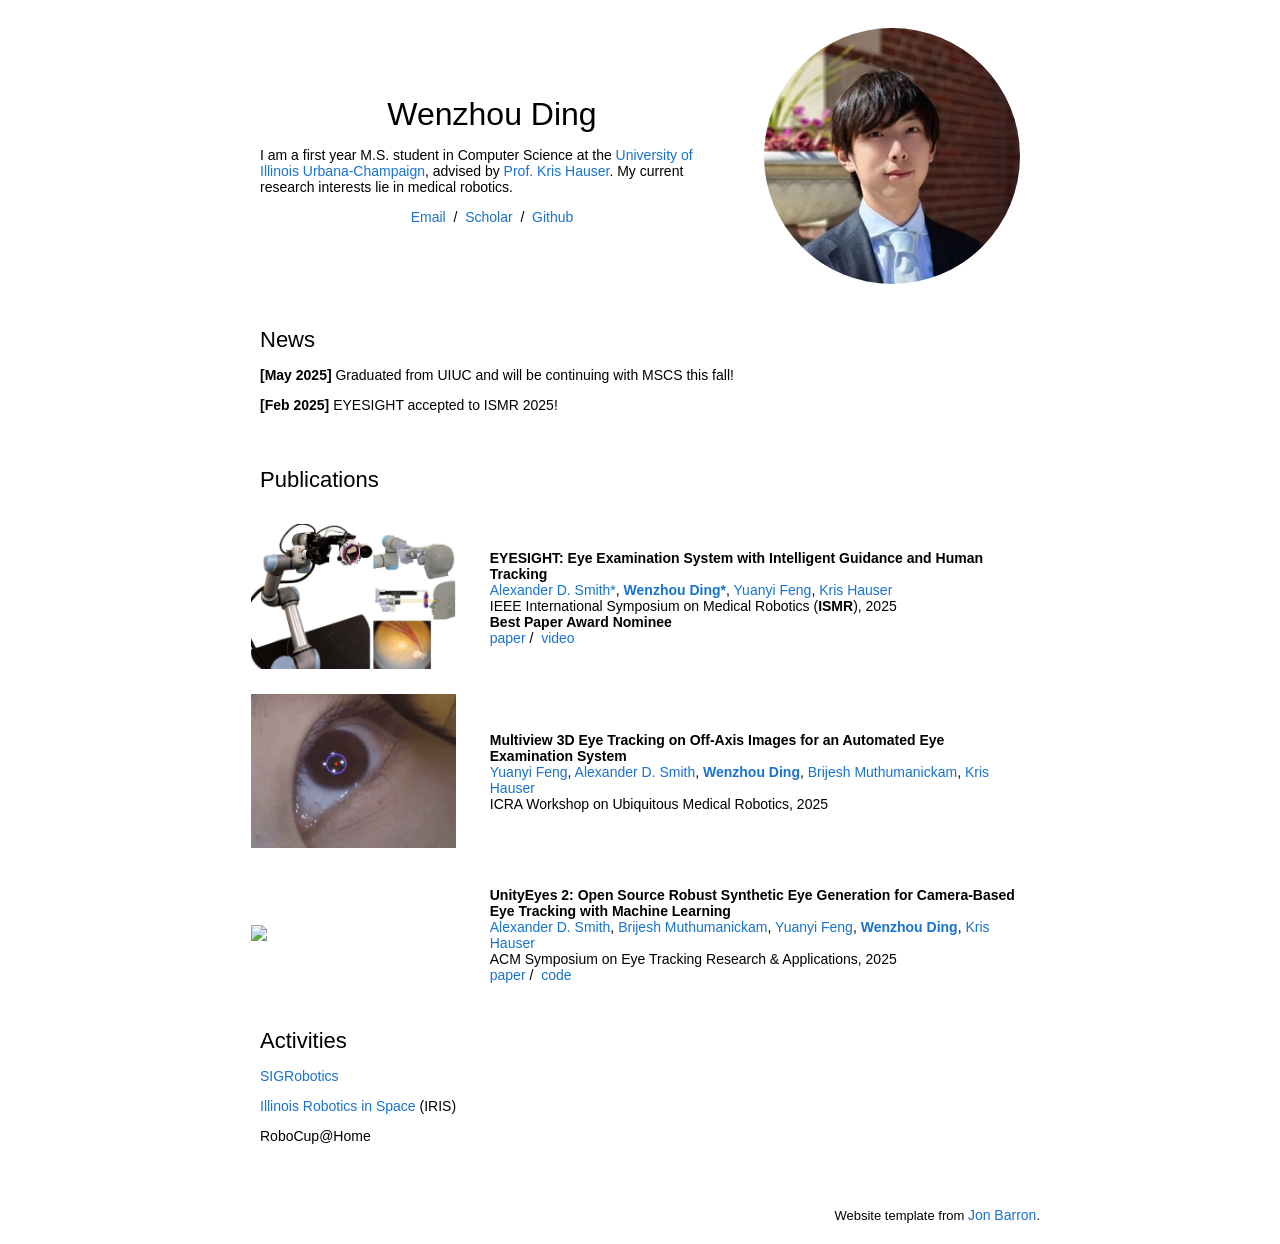
==== index.html @ 5b2c9d17 "Updated images" ====
<!DOCTYPE HTML>
<html lang="en">
  <head>
    <meta http-equiv="Content-Type" content="text/html; charset=UTF-8">

    <title>Wenzhou Ding</title>

    <meta name="author" content="Wenzhou Ding">
    <meta name="viewport" content="width=device-width, initial-scale=1">
    <!-- <link rel="shortcut icon" href="images/favicon/favicon.ico" type="image/x-icon"> -->
    <link rel="stylesheet" type="text/css" href="stylesheet.css">
    
  </head>

  <body>
    <!-- INTRO -->
    <table style="width:100%;max-width:800px;border:0px;border-spacing:0px;border-collapse:separate;margin-right:auto;margin-left:auto;"><tbody>
      <tr style="padding:0px">
        <td style="padding:0px">
          <table style="width:100%;border:0px;border-spacing:0px;border-collapse:separate;margin-right:auto;margin-left:auto;"><tbody>
            <tr style="padding:0px">
              <td style="padding:2.5%;width:63%;vertical-align:middle">
                <p class="name" style="text-align: center;">
                  Wenzhou Ding
                </p>
                <p>
                  I am a first year M.S. student in Computer Science at the <a href="https://cs.illinois.edu/">University of Illinois Urbana-Champaign</a>, advised by <a href="https://kkhauser.web.illinois.edu/">Prof. Kris Hauser</a>. My current research interests lie in medical robotics.
                </p>
                <p style="text-align:center">
                  <a href="mailto:wding8(at)illinois(dot)edu">Email</a> &nbsp;/&nbsp;
                  <!-- <a href="data/JonBarron-CV.pdf">CV</a> &nbsp;/&nbsp; -->
                  <!-- <a href="data/JonBarron-bio.txt">Bio</a> &nbsp;/&nbsp; -->
                  <a href="https://scholar.google.com/citations?user=0y1Es0IAAAAJ&hl=en">Scholar</a> &nbsp;/&nbsp;
                  <a href="https://github.com/WenzhouDing">Github</a> 
                  <!-- &nbsp;/&nbsp; -->
                  <!-- <a href="">Twitter</a> -->
                </p>
              </td>
              <td style="padding:2.5%;width:40%;max-width:40%">
                <!-- object-fit: cover; -->
                <img style="width:100%;max-width:100%;border-radius: 50%;" alt="profile photo" src="images/headshot.jpg" class="hoverZoomLink">
              </td>
            </tr>
          </tbody></table>

          <!-- NEWS -->
          <table style="width:100%;border:0px;border-spacing:0px;border-collapse:separate;margin-right:auto;margin-left:auto;"><tbody>
            <tr>
            <td style="padding:20px;width:100%;vertical-align:middle">
              <h2>News</h2>
              <p><b>[May 2025]</b> Graduated from UIUC and will be continuing with MSCS this fall!</p>
              <p><b>[Feb 2025]</b> EYESIGHT accepted to ISMR 2025!</p>
            </td>
          </tr>
          </tbody></table>

          <!-- PUBLICATIONS -->
          <table style="width:100%;border:0px;border-spacing:0px;border-collapse:separate;margin-right:auto;margin-left:auto;"><tbody>
            <table style="width:100%;border:0px;border-spacing:0px;border-collapse:separate;margin-right:auto;margin-left:auto;"><tbody>
                <tr>
                <td style="padding:20px;width:100%;vertical-align:middle">
                  <h2>Publications</h2>
                </td>
              </tr>
            </tbody></table>
            <table style="width:100%;border:0px;border-spacing:0px;border-collapse:separate;margin-right:auto;margin-left:auto;"><tbody>
            <!-- EYESIGHT -->
            <table border=0 class="bg_colour"
            style="padding:10px;width:100%;border:0px;border-spacing:0px;border-collapse:separate;margin-right:auto;margin-left:auto;">
            <tbody>
              <tr>
                <td width="26%">
                    <img src="images/EYESIGHT.jpg" style="max-width: 100%; height: auto;" class="papericon">
                </td>
                <td width="4%"></td>
                <td width="68%">
                    <p class="papertext"><strong>EYESIGHT: Eye Examination System with Intelligent Guidance and Human Tracking</strong><br>
                        <a href="https://alexanderdsmith.github.io/">Alexander D. Smith*</a>,
                        <strong><a href="https://WenzhouDing.github.io/">Wenzhou Ding*</a></strong>,
                        <a >Yuanyi Feng</a>,
                        <a href="https://kkhauser.web.illinois.edu/">Kris Hauser</a><br>
                        IEEE International Symposium on Medical Robotics (<strong>ISMR</strong>), 2025<br>
                        <b>Best Paper Award Nominee</b><br>
                        <a href="https://ieeexplore.ieee.org/abstract/document/11025957">paper</a>&nbsp;/&nbsp;
                        <a href="https://www.youtube.com/watch?v=rEbIW6mDWiA">video</a>
                        <!-- <a href="">code</a> -->
                      </p>
                </td>
            </tr>
            <!-- MULTIVIEW -->
            <table border=0 class="bg_colour"
            style="padding:10px;width:100%;border:0px;border-spacing:0px;border-collapse:separate;margin-right:auto;margin-left:auto;">
            <tbody>
              <tr>
                <td width="26%">
                    <img src="images/EyeTracking.gif" style="max-width: 100%; height: auto;" class="papericon">
                </td>
                <td width="4%"></td>
                <td width="68%">
                    <p class="papertext"><strong>Multiview 3D Eye Tracking on Off-Axis Images for an Automated Eye Examination System</strong><br>
                      <a >Yuanyi Feng</a>,
                      <a href="https://alexanderdsmith.github.io/">Alexander D. Smith</a>,  
                      <strong><a href="https://WenzhouDing.github.io/">Wenzhou Ding</a></strong>,
                      <a >Brijesh Muthumanickam</a>,
                      <a href="https://kkhauser.web.illinois.edu/">Kris Hauser</a><br>
                      ICRA Workshop on Ubiquitous Medical Robotics, 2025<br>
                      </p>
                </td>
            </tr>
            <!-- UnityEyes 2 -->
            <table border=0 class="bg_colour"
            style="padding:10px;width:100%;border:0px;border-spacing:0px;border-collapse:separate;margin-right:auto;margin-left:auto;">
            <tbody>
              <tr>
                <td width="26%">
                    <img src="images/UE2.gif" style="max-width: 100%; height: auto;" class="papericon">
                </td>
                <td width="4%"></td>
                <td width="68%">
                    <p class="papertext"><strong>UnityEyes 2: Open Source Robust Synthetic Eye Generation for Camera-Based Eye Tracking with Machine Learning</strong><br>
                        <a href="https://alexanderdsmith.github.io/">Alexander D. Smith</a>,  
                        <a >Brijesh Muthumanickam</a>,
                        <a >Yuanyi Feng</a>,
                        <strong><a href="https://WenzhouDing.github.io/">Wenzhou Ding</a></strong>,
                        <a href="https://kkhauser.web.illinois.edu/">Kris Hauser</a><br>
                        ACM Symposium on Eye Tracking Research & Applications, 2025<br>
                        <a href="https://dl.acm.org/doi/full/10.1145/3715669.3726838">paper</a>&nbsp;/&nbsp;
                        <a href="https://github.com/alexanderdsmith/UnityEyes2">code</a>
                      </p>
                </td>
            </tr>

      <!-- TEACHING & SERVICE -->
      <!-- <table style="width:100%;border:0px;border-spacing:0px;border-collapse:separate;margin-right:auto;margin-left:auto;"><tbody>
        <tr>
        <td style="padding:20px;width:100%;vertical-align:middle">
          <h2>Teaching & Service</h2>
          <p><b>Course Assistant</b></p>
          
          
          <p><b>Reviewer</b></p>
        </td>
        </tr>
      </tbody></table> -->

      <!-- HONORS AND AWARDS -->
      <!-- <table style="width:100%;border:0px;border-spacing:0px;border-collapse:separate;margin-right:auto;margin-left:auto;"><tbody>
        <tr>
        <td style="padding:20px;width:100%;vertical-align:middle">
          <h2>Honors and Awards</h2>
          <p><b>Dean's List, College of Liberal Arts & Sciences</b>, </p>
        </td>
        </tr>
      </tbody></table> -->

      <!-- MISC -->
      <table style="width:100%;border:0px;border-spacing:0px;border-collapse:separate;margin-right:auto;margin-left:auto;"><tbody>
        <tr>
          <td style="padding:20px;width:100%;vertical-align:middle">
            <h2>Activities</h2>
            <p><a href="https://sigrobotics.acm.illinois.edu/">SIGRobotics</a></p>
            <p><a href="https://iris.ae.illinois.edu/">Illinois Robotics in Space</a> (IRIS)</p>
            <p>RoboCup@Home</p>
          </td>
        </tr>
            
            
        </tbody></table>
        <table style="width:100%;border:0px;border-spacing:0px;border-collapse:separate;margin-right:auto;margin-left:auto;"><tbody>
          <tr>
            <td style="padding:0px">
              <br>
              <p style="text-align:right;font-size:small;">
              Website template from <a href="https://github.com/jonbarron/website">Jon Barron</a>.
              </p>
            </td>
          </tr>
        </tbody></table>
        </td>
      </tr>
    </table>
  </body>
</html>
---- stylesheet.css ----
/* latin-ext */
@font-face {
  font-family: 'Lato';
  font-style: italic;
  font-weight: 400;
  src: local('Lato Italic'), local('Lato-Italic'), url(https://fonts.gstatic.com/s/lato/v15/S6u8w4BMUTPHjxsAUi-qNiXg7eU0.woff2) format('woff2');
  unicode-range: U+0100-024F, U+0259, U+1E00-1EFF, U+2020, U+20A0-20AB, U+20AD-20CF, U+2113, U+2C60-2C7F, U+A720-A7FF;
}
/* latin */
@font-face {
  font-family: 'Lato';
  font-style: italic;
  font-weight: 400;
  src: local('Lato Italic'), local('Lato-Italic'), url(https://fonts.gstatic.com/s/lato/v15/S6u8w4BMUTPHjxsAXC-qNiXg7Q.woff2) format('woff2');
  unicode-range: U+0000-00FF, U+0131, U+0152-0153, U+02BB-02BC, U+02C6, U+02DA, U+02DC, U+2000-206F, U+2074, U+20AC, U+2122, U+2191, U+2193, U+2212, U+2215, U+FEFF, U+FFFD;
}
/* latin-ext */
@font-face {
  font-family: 'Lato';
  font-style: italic;
  font-weight: 700;
  src: local('Lato Bold Italic'), local('Lato-BoldItalic'), url(https://fonts.gstatic.com/s/lato/v15/S6u_w4BMUTPHjxsI5wq_FQftx9897sxZ.woff2) format('woff2');
  unicode-range: U+0100-024F, U+0259, U+1E00-1EFF, U+2020, U+20A0-20AB, U+20AD-20CF, U+2113, U+2C60-2C7F, U+A720-A7FF;
}
/* latin */
@font-face {
  font-family: 'Lato';
  font-style: italic;
  font-weight: 700;
  src: local('Lato Bold Italic'), local('Lato-BoldItalic'), url(https://fonts.gstatic.com/s/lato/v15/S6u_w4BMUTPHjxsI5wq_Gwftx9897g.woff2) format('woff2');
  unicode-range: U+0000-00FF, U+0131, U+0152-0153, U+02BB-02BC, U+02C6, U+02DA, U+02DC, U+2000-206F, U+2074, U+20AC, U+2122, U+2191, U+2193, U+2212, U+2215, U+FEFF, U+FFFD;
}
/* latin-ext */
@font-face {
  font-family: 'Lato';
  font-style: normal;
  font-weight: 400;
  src: local('Lato Regular'), local('Lato-Regular'), url(https://fonts.gstatic.com/s/lato/v15/S6uyw4BMUTPHjxAwXiWtFCfQ7A.woff2) format('woff2');
  unicode-range: U+0100-024F, U+0259, U+1E00-1EFF, U+2020, U+20A0-20AB, U+20AD-20CF, U+2113, U+2C60-2C7F, U+A720-A7FF;
}
/* latin */
@font-face {
  font-family: 'Lato';
  font-style: normal;
  font-weight: 400;
  src: local('Lato Regular'), local('Lato-Regular'), url(https://fonts.gstatic.com/s/lato/v15/S6uyw4BMUTPHjx4wXiWtFCc.woff2) format('woff2');
  unicode-range: U+0000-00FF, U+0131, U+0152-0153, U+02BB-02BC, U+02C6, U+02DA, U+02DC, U+2000-206F, U+2074, U+20AC, U+2122, U+2191, U+2193, U+2212, U+2215, U+FEFF, U+FFFD;
}
/* latin-ext */
@font-face {
  font-family: 'Lato';
  font-style: normal;
  font-weight: 700;
  src: local('Lato Bold'), local('Lato-Bold'), url(https://fonts.gstatic.com/s/lato/v15/S6u9w4BMUTPHh6UVSwaPGQ3q5d0N7w.woff2) format('woff2');
  unicode-range: U+0100-024F, U+0259, U+1E00-1EFF, U+2020, U+20A0-20AB, U+20AD-20CF, U+2113, U+2C60-2C7F, U+A720-A7FF;
}
/* latin */
@font-face {
  font-family: 'Lato';
  font-style: normal;
  font-weight: 700;
  src: local('Lato Bold'), local('Lato-Bold'), url(https://fonts.gstatic.com/s/lato/v15/S6u9w4BMUTPHh6UVSwiPGQ3q5d0.woff2) format('woff2');
  unicode-range: U+0000-00FF, U+0131, U+0152-0153, U+02BB-02BC, U+02C6, U+02DA, U+02DC, U+2000-206F, U+2074, U+20AC, U+2122, U+2191, U+2193, U+2212, U+2215, U+FEFF, U+FFFD;
}

a {
  color: #1772d0;
  text-decoration: none;
}

a:focus,
a:hover {
  color: #f09228;
  text-decoration: none;
}

body,
td,
th,
tr,
p,
a {
  font-family: 'Lato', Verdana, Helvetica, sans-serif;
  font-size: 14px;
}

strong {
  font-family: 'Lato', Verdana, Helvetica, sans-serif;
  font-size: 14px;
}

h2 {
  margin: 0;
  font-weight: normal;
  font-family: 'Lato', Verdana, Helvetica, sans-serif;
  font-size: 22px;
}

.papertitle {
  font-family: 'Lato', Verdana, Helvetica, sans-serif;
  font-size: 14px;
  font-weight: 700;
}

.name {
  padding-top: 20px;
  margin: 0;
  font-family: 'Lato', Verdana, Helvetica, sans-serif;
  font-size: 32px;
}

.one {
  width: 160px;
  height: 160px;
  position: relative;
}

.two {
  width: 160px;
  height: 160px;
  position: absolute;
  transition: opacity .2s ease-in-out;
  -moz-transition: opacity .2s ease-in-out;
  -webkit-transition: opacity .2s ease-in-out;
}

.fade {
  transition: opacity .2s ease-in-out;
  -moz-transition: opacity .2s ease-in-out;
  -webkit-transition: opacity .2s ease-in-out;
}

span.highlight {
  background-color: #ffffd0;
}
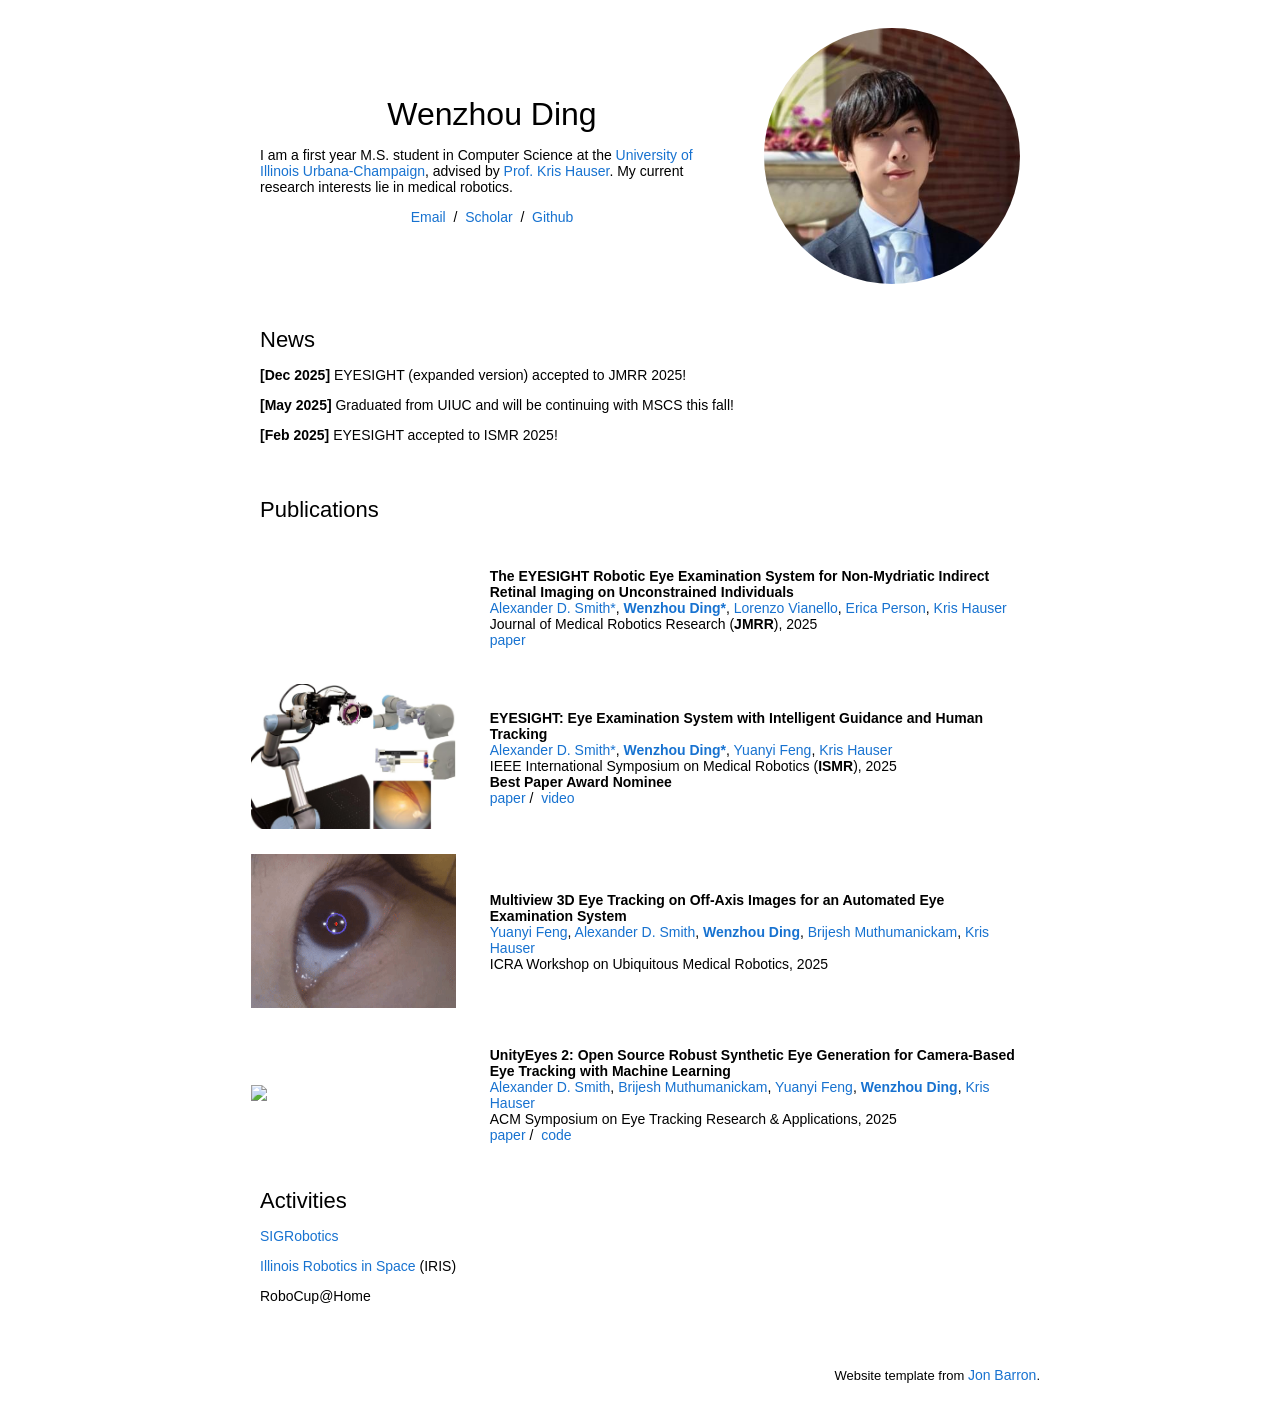
==== commit 22c0f9fe: "Add EYESIGHT JMRR" ====
--- a/index.html
+++ b/index.html
@@ -48,6 +48,7 @@
             <tr>
             <td style="padding:20px;width:100%;vertical-align:middle">
               <h2>News</h2>
+              <p><b>[Dec 2025]</b> EYESIGHT (expanded version) accepted to JMRR 2025!</p>
               <p><b>[May 2025]</b> Graduated from UIUC and will be continuing with MSCS this fall!</p>
               <p><b>[Feb 2025]</b> EYESIGHT accepted to ISMR 2025!</p>
             </td>
@@ -64,7 +65,28 @@
               </tr>
             </tbody></table>
             <table style="width:100%;border:0px;border-spacing:0px;border-collapse:separate;margin-right:auto;margin-left:auto;"><tbody>
-            <!-- EYESIGHT -->
+            <!-- EYESIGHT JMRR -->
+            <table border=0 class="bg_colour"
+            style="padding:10px;width:100%;border:0px;border-spacing:0px;border-collapse:separate;margin-right:auto;margin-left:auto;">
+            <tbody>
+              <tr>
+                <td width="26%">
+                    <img src="" style="max-width: 100%; height: auto;" class="papericon">
+                </td>
+                <td width="4%"></td>
+                <td width="68%">
+                    <p class="papertext"><strong>The EYESIGHT Robotic Eye Examination System for Non-Mydriatic Indirect Retinal Imaging on Unconstrained Individuals</strong><br>
+                        <a href="https://alexanderdsmith.github.io/">Alexander D. Smith*</a>,
+                        <strong><a href="https://WenzhouDing.github.io/">Wenzhou Ding*</a></strong>,
+                        <a >Lorenzo Vianello</a>,
+                        <a >Erica Person</a>,
+                        <a href="https://kkhauser.web.illinois.edu/">Kris Hauser</a><br>
+                        Journal of Medical Robotics Research (<strong>JMRR</strong>), 2025<br>
+                        <a href="https://www.worldscientific.com/doi/abs/10.1142/S2424905X26400015">paper</a>
+                      </p>
+                </td>
+            </tr>
+            <!-- EYESIGHT ISMR -->
             <table border=0 class="bg_colour"
             style="padding:10px;width:100%;border:0px;border-spacing:0px;border-collapse:separate;margin-right:auto;margin-left:auto;">
             <tbody>
@@ -83,7 +105,6 @@
                         <b>Best Paper Award Nominee</b><br>
                         <a href="https://ieeexplore.ieee.org/abstract/document/11025957">paper</a>&nbsp;/&nbsp;
                         <a href="https://www.youtube.com/watch?v=rEbIW6mDWiA">video</a>
-                        <!-- <a href="">code</a> -->
                       </p>
                 </td>
             </tr>
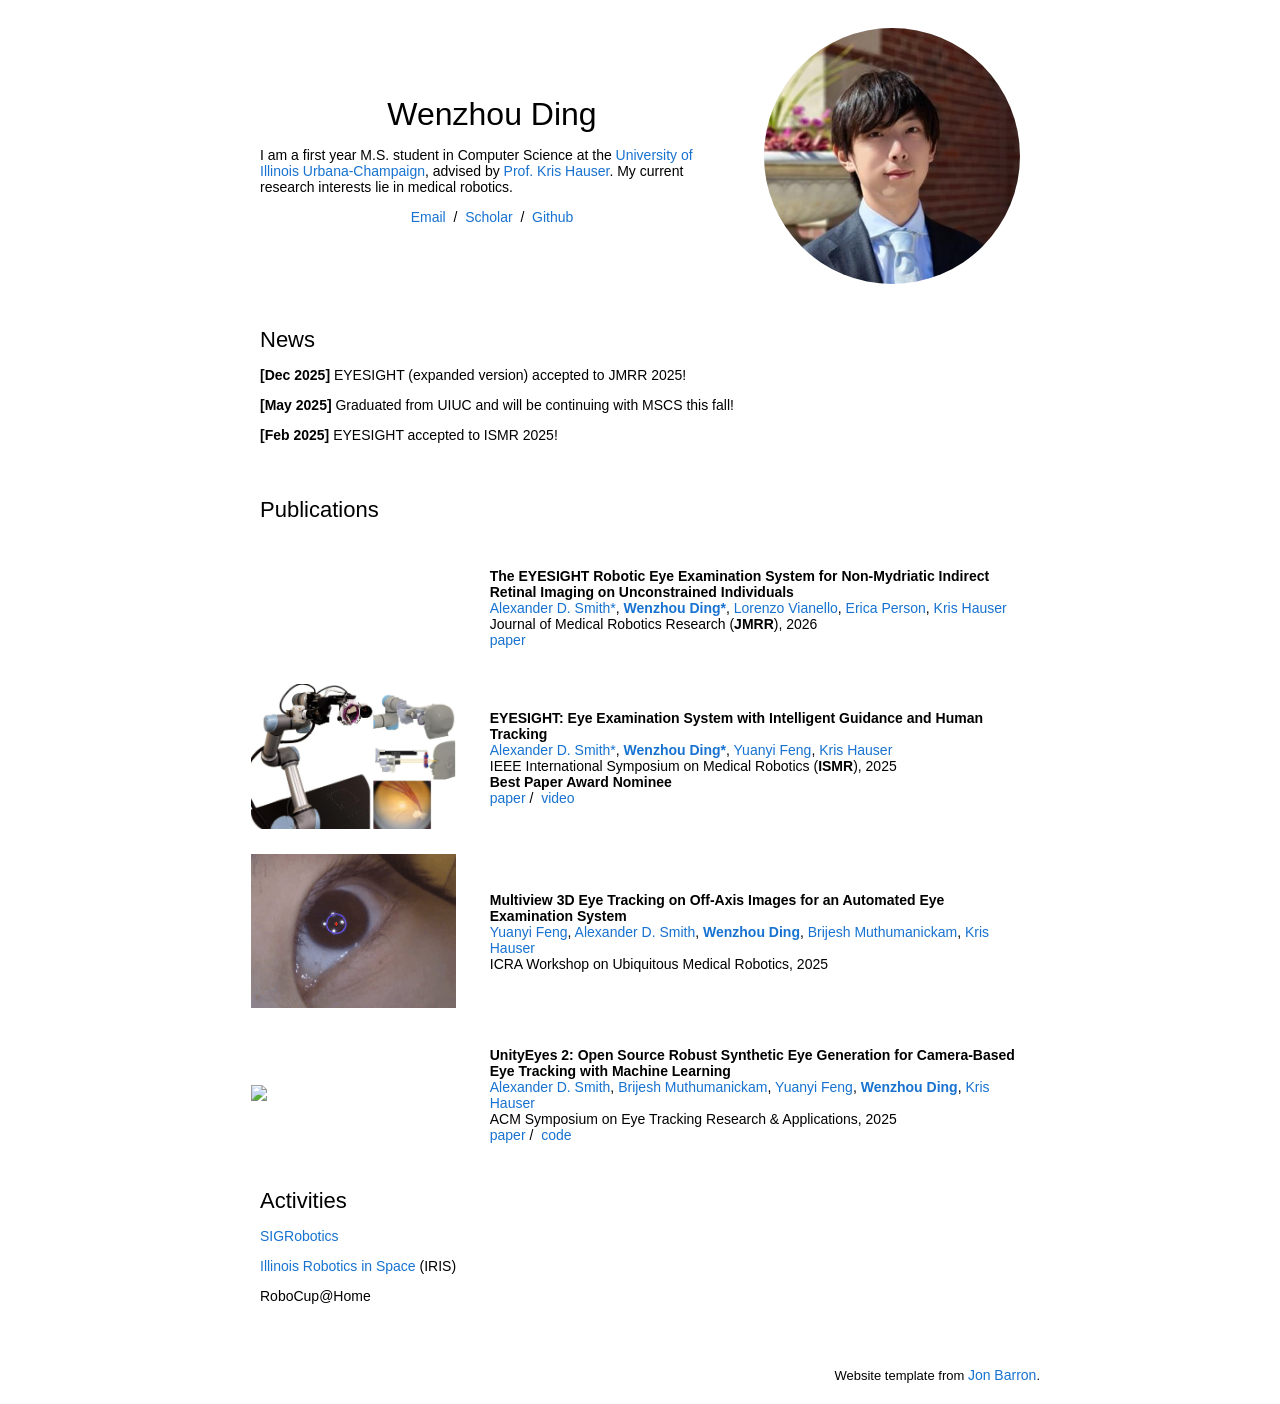
==== commit 9dbeee76: "Correct JMRR date" ====
--- a/index.html
+++ b/index.html
@@ -81,7 +81,7 @@
                         <a >Lorenzo Vianello</a>,
                         <a >Erica Person</a>,
                         <a href="https://kkhauser.web.illinois.edu/">Kris Hauser</a><br>
-                        Journal of Medical Robotics Research (<strong>JMRR</strong>), 2025<br>
+                        Journal of Medical Robotics Research (<strong>JMRR</strong>), 2026<br>
                         <a href="https://www.worldscientific.com/doi/abs/10.1142/S2424905X26400015">paper</a>
                       </p>
                 </td>
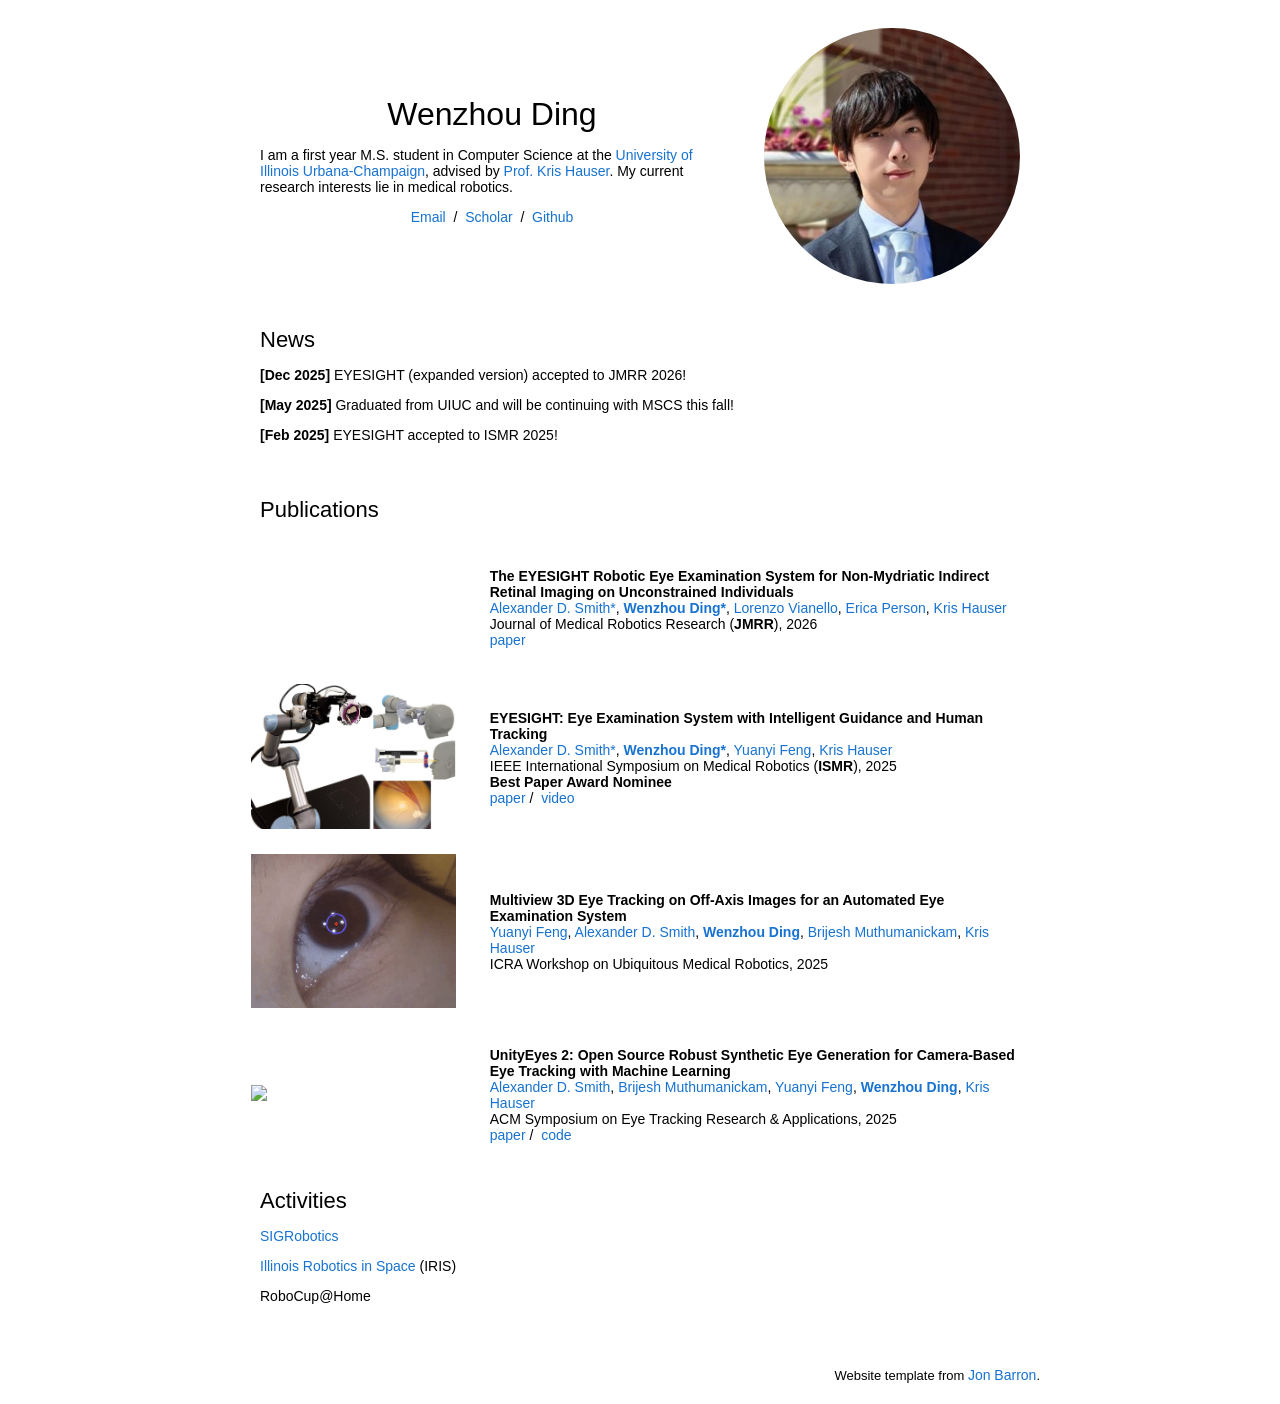
==== commit bd72e1b1: "Correct JMRR data" ====
--- a/index.html
+++ b/index.html
@@ -48,7 +48,7 @@
             <tr>
             <td style="padding:20px;width:100%;vertical-align:middle">
               <h2>News</h2>
-              <p><b>[Dec 2025]</b> EYESIGHT (expanded version) accepted to JMRR 2025!</p>
+              <p><b>[Dec 2025]</b> EYESIGHT (expanded version) accepted to JMRR 2026!</p>
               <p><b>[May 2025]</b> Graduated from UIUC and will be continuing with MSCS this fall!</p>
               <p><b>[Feb 2025]</b> EYESIGHT accepted to ISMR 2025!</p>
             </td>
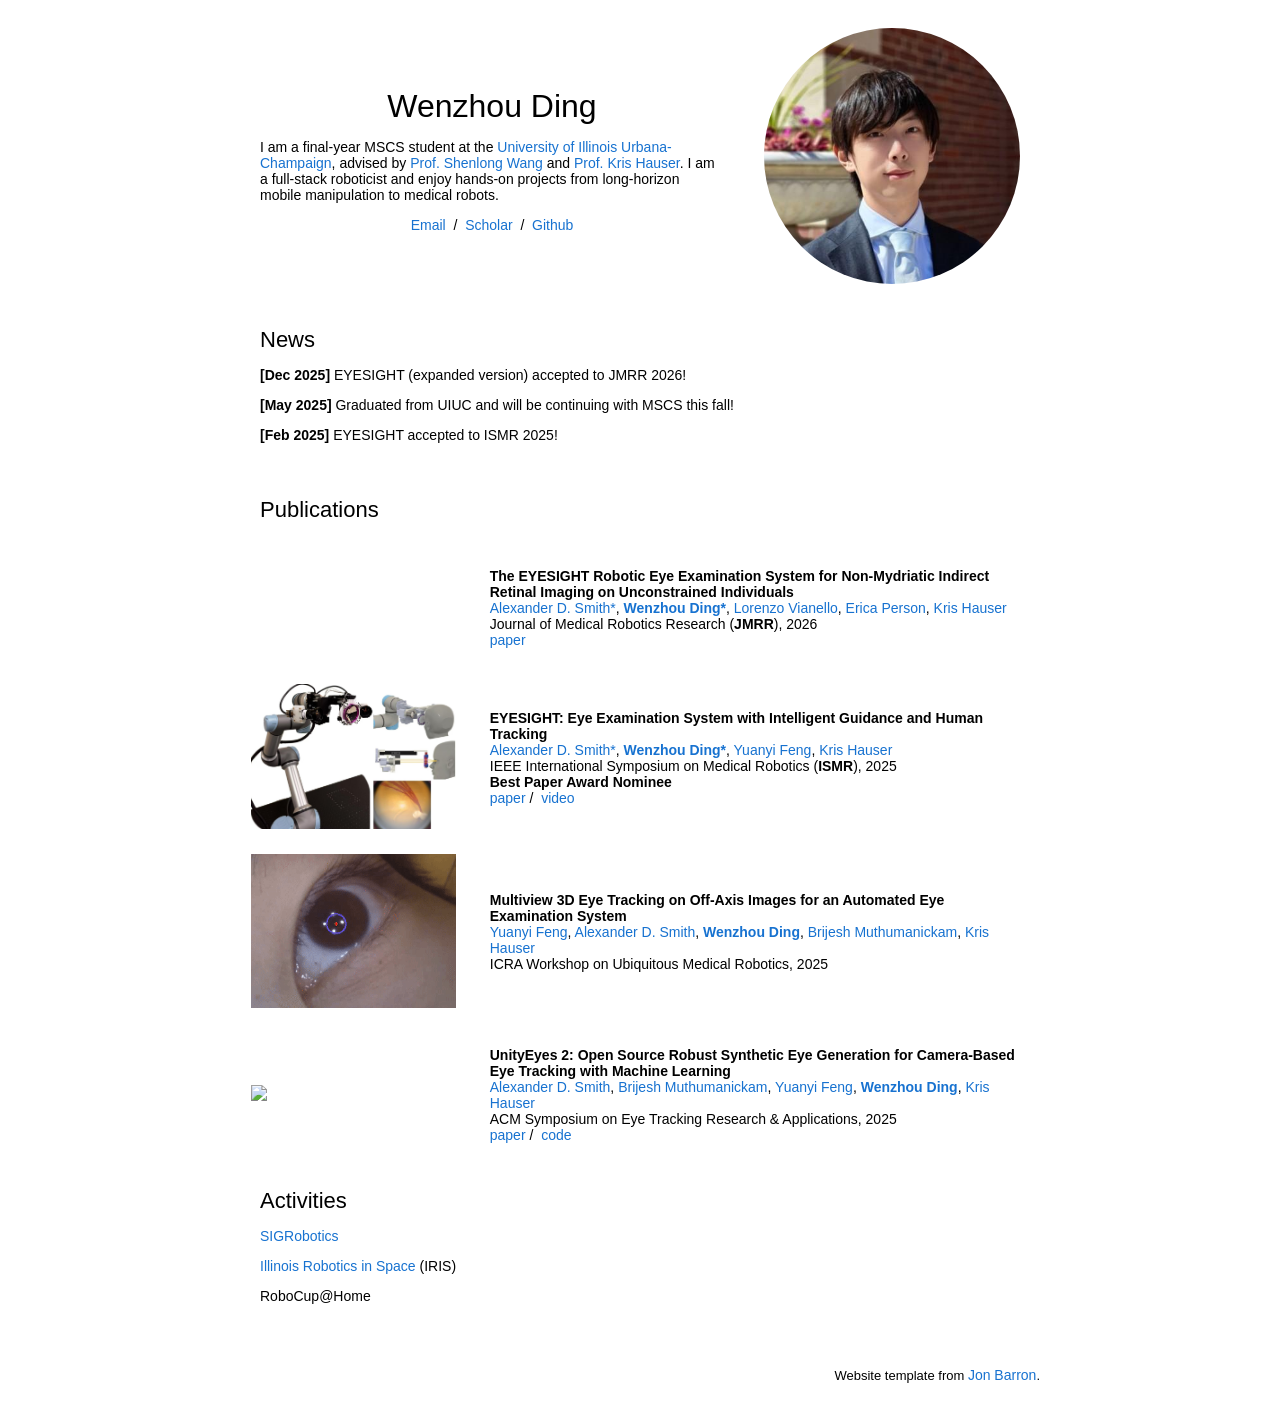
==== commit 77c7bd94: "Update Bio" ====
--- a/index.html
+++ b/index.html
@@ -24,7 +24,7 @@
                   Wenzhou Ding
                 </p>
                 <p>
-                  I am a first year M.S. student in Computer Science at the <a href="https://cs.illinois.edu/">University of Illinois Urbana-Champaign</a>, advised by <a href="https://kkhauser.web.illinois.edu/">Prof. Kris Hauser</a>. My current research interests lie in medical robotics.
+                  I am a final-year MSCS student at the <a href="https://cs.illinois.edu/">University of Illinois Urbana-Champaign</a>, advised by <a href="https://shenlong.web.illinois.edu/">Prof. Shenlong Wang</a> and <a href="https://kkhauser.web.illinois.edu/">Prof. Kris Hauser</a>. I am a full-stack roboticist and enjoy hands-on projects from long-horizon mobile manipulation to medical robots.
                 </p>
                 <p style="text-align:center">
                   <a href="mailto:wding8(at)illinois(dot)edu">Email</a> &nbsp;/&nbsp;
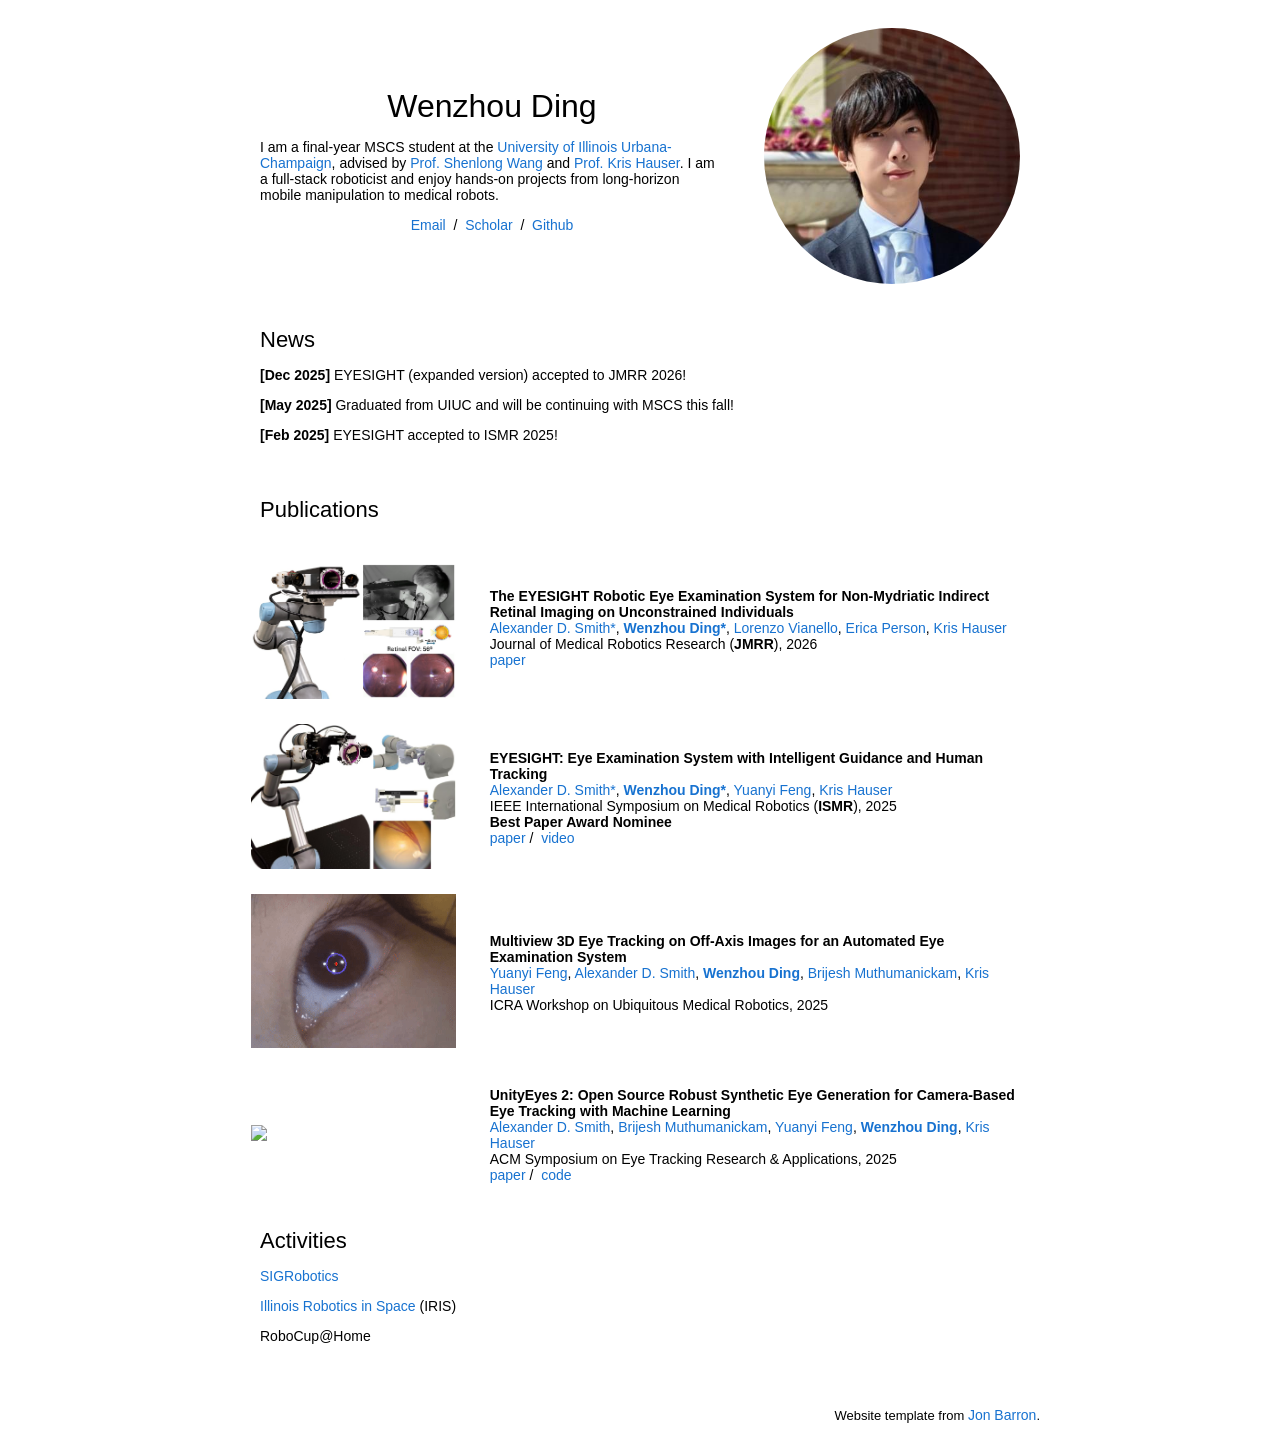
==== commit a8bce0f8: "Add preview image for EYESIGHT JMRR paper" ====
--- a/index.html
+++ b/index.html
@@ -71,7 +71,7 @@
             <tbody>
               <tr>
                 <td width="26%">
-                    <img src="" style="max-width: 100%; height: auto;" class="papericon">
+                    <img src="images/EYESIGHT-JMRR.jpg" alt="EYESIGHT robot, infrared eye examination, optical schematic, and retinal images" style="max-width: 100%; height: auto;" class="papericon">
                 </td>
                 <td width="4%"></td>
                 <td width="68%">
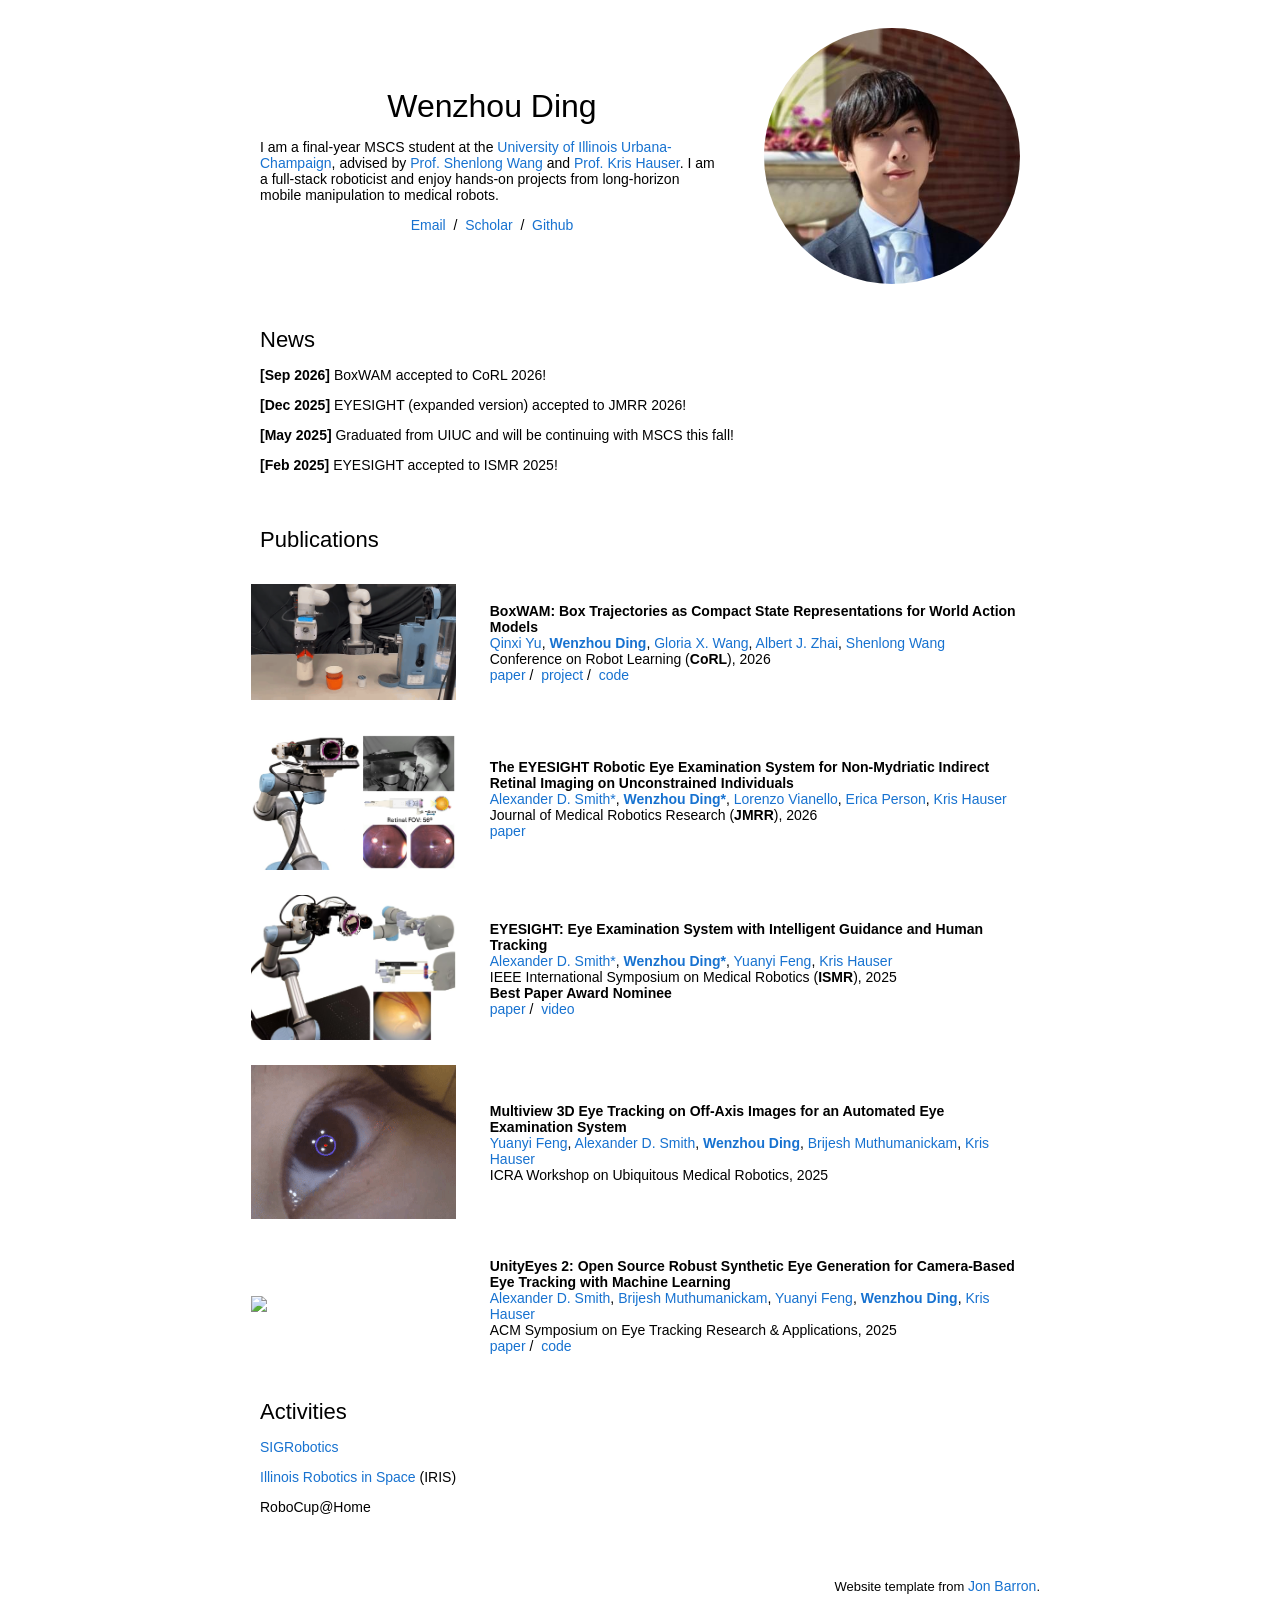
==== commit bef4df0a: "Add BoxWAM (CoRL 2026) publication and news Co-Authored-By: Claude Opus 5.5 <noreply@anthropic.com>" ====
--- a/index.html
+++ b/index.html
@@ -48,6 +48,7 @@
             <tr>
             <td style="padding:20px;width:100%;vertical-align:middle">
               <h2>News</h2>
+              <p><b>[Sep 2026]</b> BoxWAM accepted to CoRL 2026!</p>
               <p><b>[Dec 2025]</b> EYESIGHT (expanded version) accepted to JMRR 2026!</p>
               <p><b>[May 2025]</b> Graduated from UIUC and will be continuing with MSCS this fall!</p>
               <p><b>[Feb 2025]</b> EYESIGHT accepted to ISMR 2025!</p>
@@ -65,6 +66,29 @@
               </tr>
             </tbody></table>
             <table style="width:100%;border:0px;border-spacing:0px;border-collapse:separate;margin-right:auto;margin-left:auto;"><tbody>
+            <!-- BoxWAM -->
+            <table border=0 class="bg_colour"
+            style="padding:10px;width:100%;border:0px;border-spacing:0px;border-collapse:separate;margin-right:auto;margin-left:auto;">
+            <tbody>
+              <tr>
+                <td width="26%">
+                    <img src="images/BoxWAM.gif" alt="Robot arm making coffee with a pitcher, cup, and coffee machine" style="max-width: 100%; height: auto;" class="papericon">
+                </td>
+                <td width="4%"></td>
+                <td width="68%">
+                    <p class="papertext"><strong>BoxWAM: Box Trajectories as Compact State Representations for World Action Models</strong><br>
+                        <a href="https://quincy-u.github.io/">Qinxi Yu</a>,
+                        <strong><a href="https://WenzhouDing.github.io/">Wenzhou Ding</a></strong>,
+                        <a href="https://gxywang.github.io/">Gloria X. Wang</a>,
+                        <a href="https://ajzhai.github.io/">Albert J. Zhai</a>,
+                        <a href="https://shenlong.web.illinois.edu/">Shenlong Wang</a><br>
+                        Conference on Robot Learning (<strong>CoRL</strong>), 2026<br>
+                        <a href="https://arxiv.org/abs/2610.17526">paper</a>&nbsp;/&nbsp;
+                        <a href="https://box-wam.github.io/">project</a>&nbsp;/&nbsp;
+                        <a href="https://github.com/quincy-u/box-wam">code</a>
+                      </p>
+                </td>
+            </tr>
             <!-- EYESIGHT JMRR -->
             <table border=0 class="bg_colour"
             style="padding:10px;width:100%;border:0px;border-spacing:0px;border-collapse:separate;margin-right:auto;margin-left:auto;">
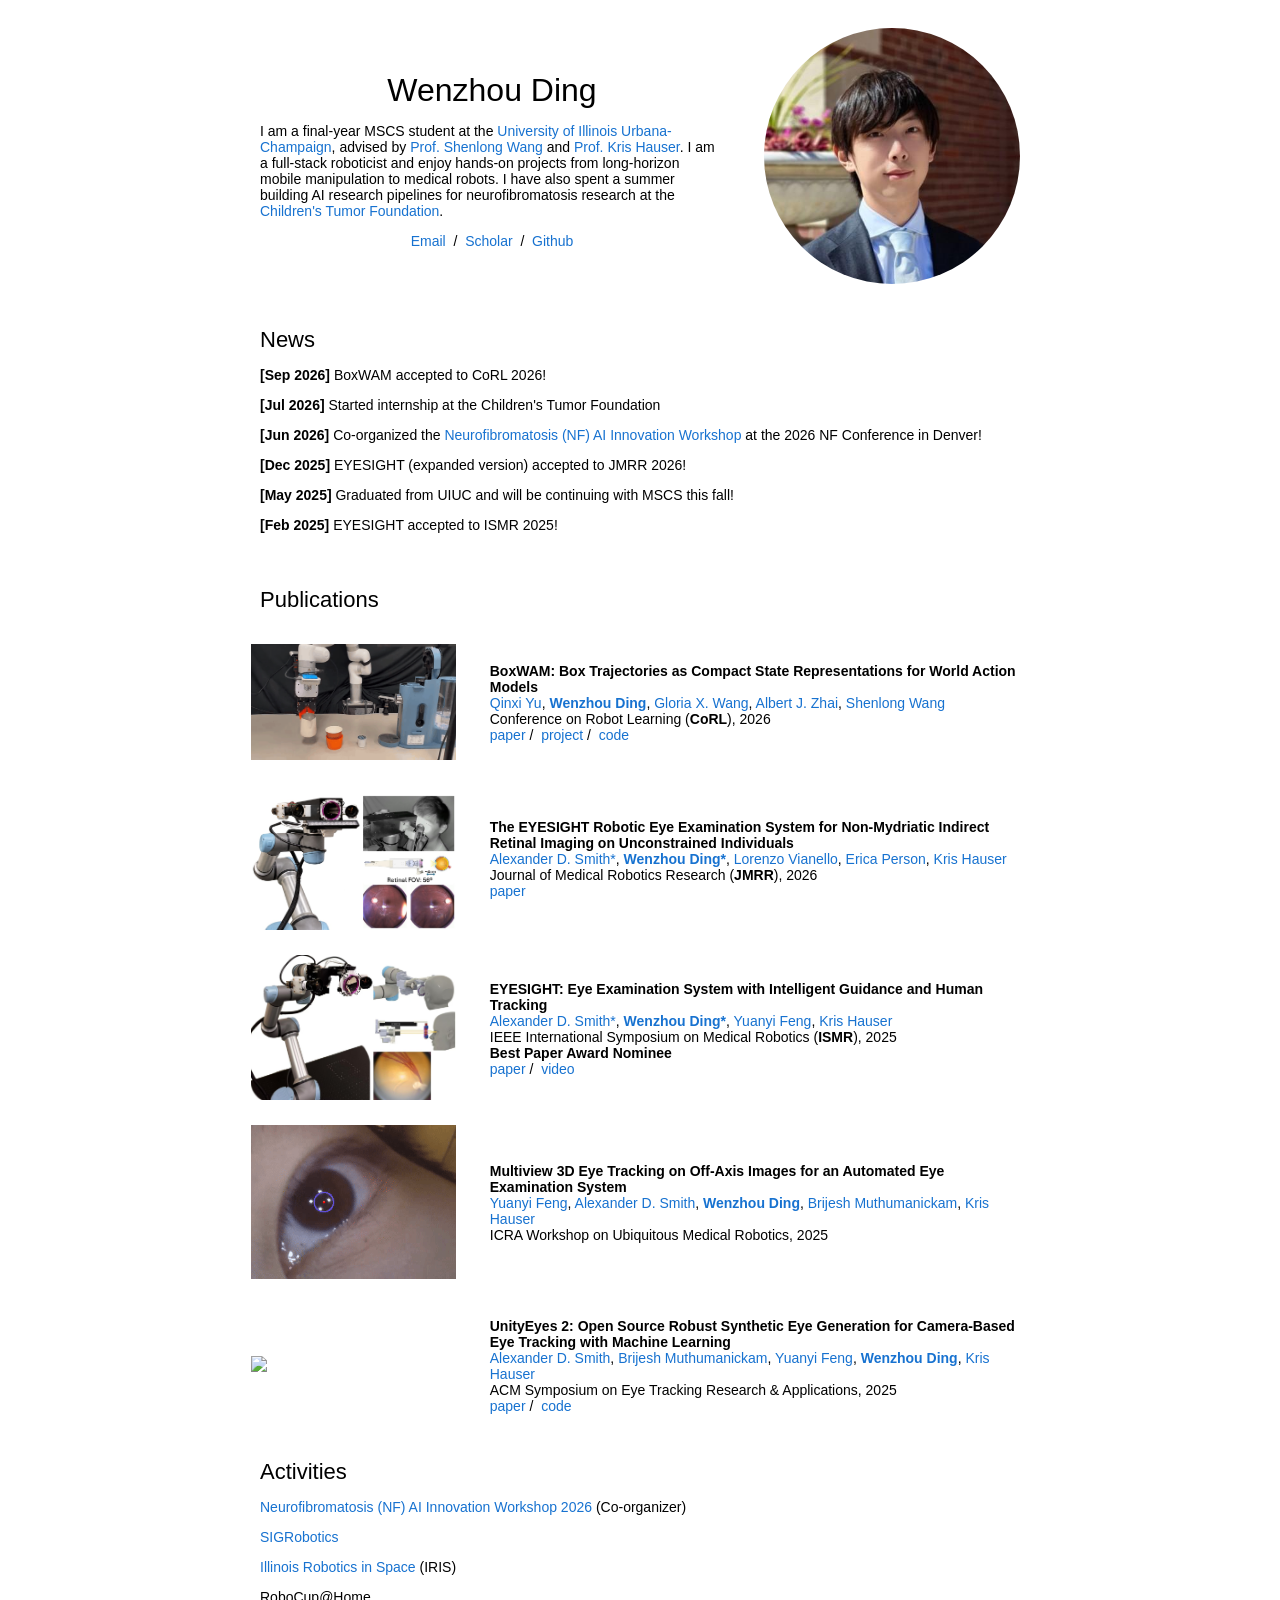
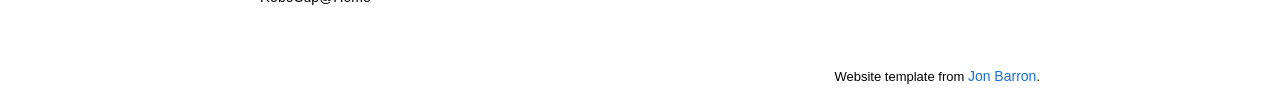
==== commit 9285e244: "Add NF AI workshop and Children's Tumor Foundation internship Co-Authored-By: Claude Opus 5.5 <norep" ====
--- a/index.html
+++ b/index.html
@@ -25,6 +25,7 @@
                 </p>
                 <p>
                   I am a final-year MSCS student at the <a href="https://cs.illinois.edu/">University of Illinois Urbana-Champaign</a>, advised by <a href="https://shenlong.web.illinois.edu/">Prof. Shenlong Wang</a> and <a href="https://kkhauser.web.illinois.edu/">Prof. Kris Hauser</a>. I am a full-stack roboticist and enjoy hands-on projects from long-horizon mobile manipulation to medical robots.
+                  I have also spent a summer building AI research pipelines for neurofibromatosis research at the <a href="https://www.ctf.org/">Children's Tumor Foundation</a>.
                 </p>
                 <p style="text-align:center">
                   <a href="mailto:wding8(at)illinois(dot)edu">Email</a> &nbsp;/&nbsp;
@@ -49,6 +50,8 @@
             <td style="padding:20px;width:100%;vertical-align:middle">
               <h2>News</h2>
               <p><b>[Sep 2026]</b> BoxWAM accepted to CoRL 2026!</p>
+              <p><b>[Jul 2026]</b> Started internship at the Children's Tumor Foundation</p>
+              <p><b>[Jun 2026]</b> Co-organized the <a href="https://nf-ai-workshop.github.io/nf_conference2026/">Neurofibromatosis (NF) AI Innovation Workshop</a> at the 2026 NF Conference in Denver!</p>
               <p><b>[Dec 2025]</b> EYESIGHT (expanded version) accepted to JMRR 2026!</p>
               <p><b>[May 2025]</b> Graduated from UIUC and will be continuing with MSCS this fall!</p>
               <p><b>[Feb 2025]</b> EYESIGHT accepted to ISMR 2025!</p>
@@ -203,6 +206,7 @@
         <tr>
           <td style="padding:20px;width:100%;vertical-align:middle">
             <h2>Activities</h2>
+            <p><a href="https://nf-ai-workshop.github.io/nf_conference2026/">Neurofibromatosis (NF) AI Innovation Workshop 2026</a> (Co-organizer)</p>
             <p><a href="https://sigrobotics.acm.illinois.edu/">SIGRobotics</a></p>
             <p><a href="https://iris.ae.illinois.edu/">Illinois Robotics in Space</a> (IRIS)</p>
             <p>RoboCup@Home</p>
